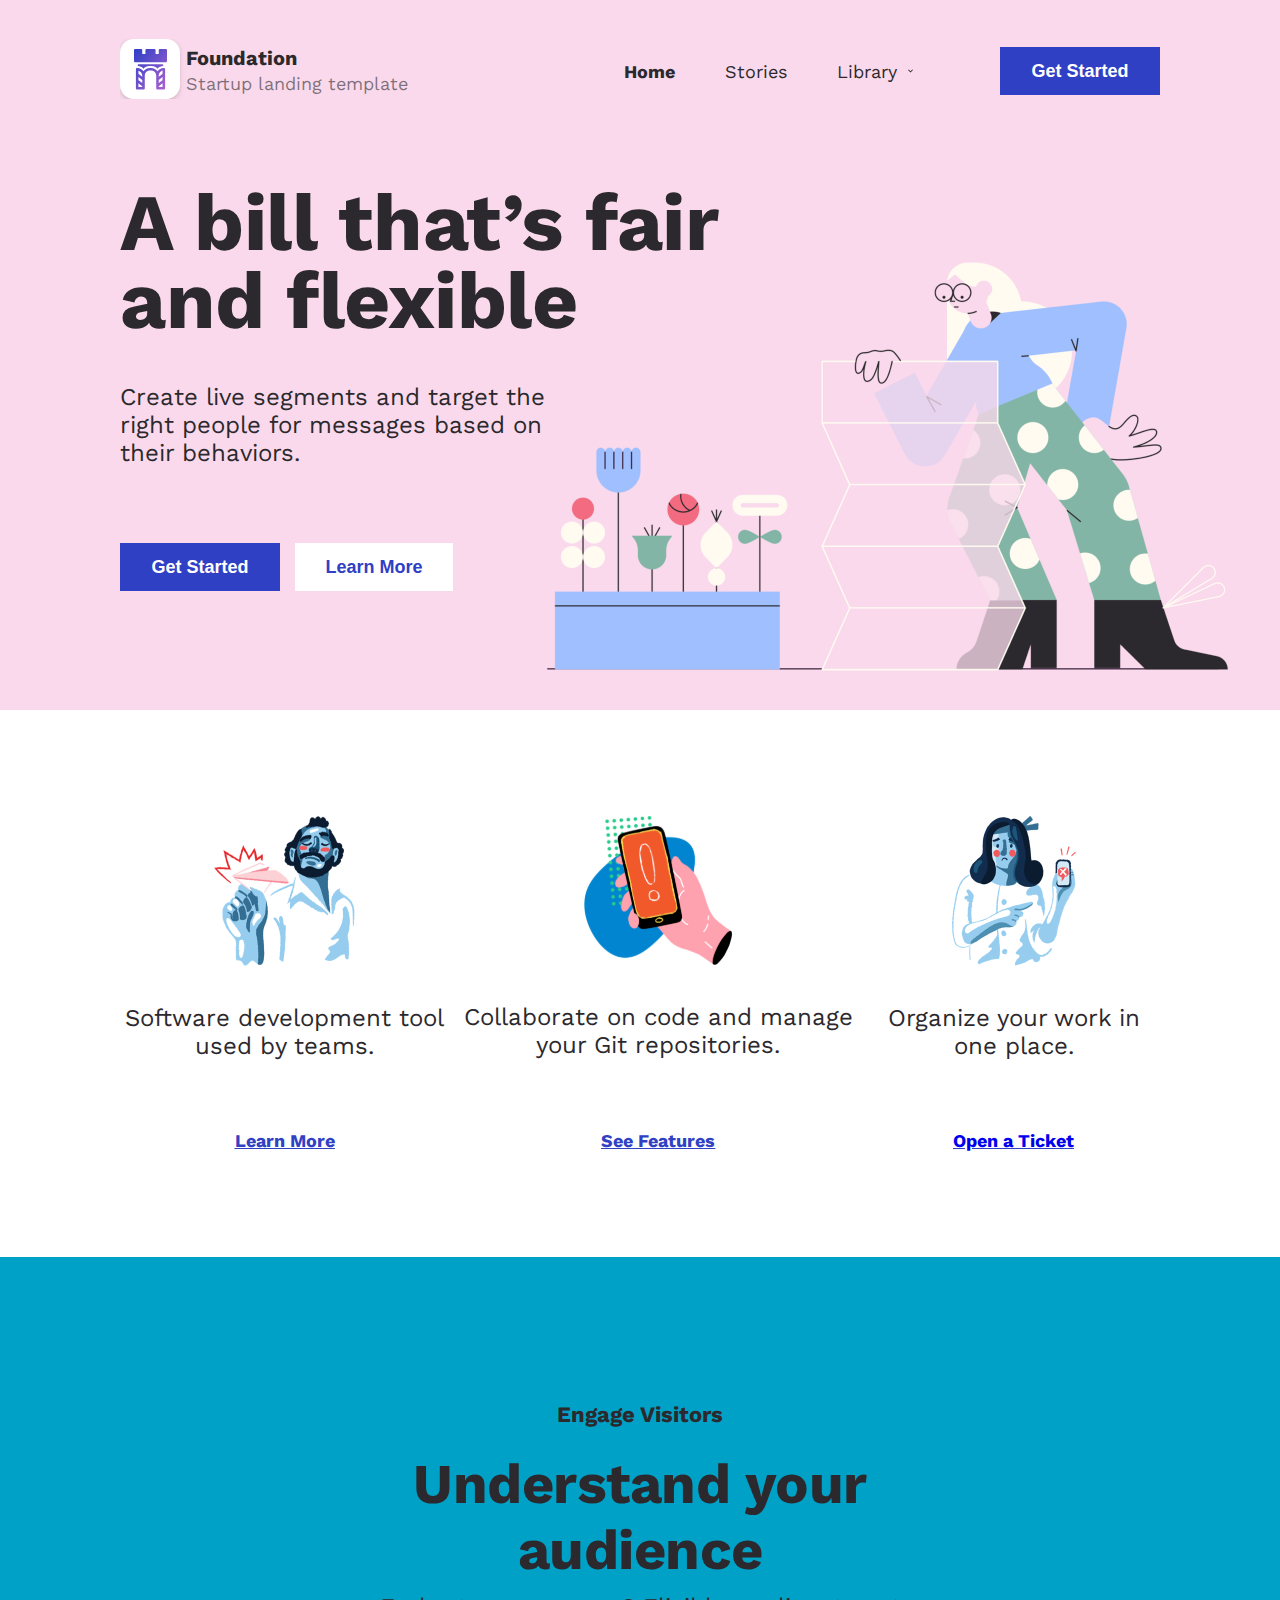
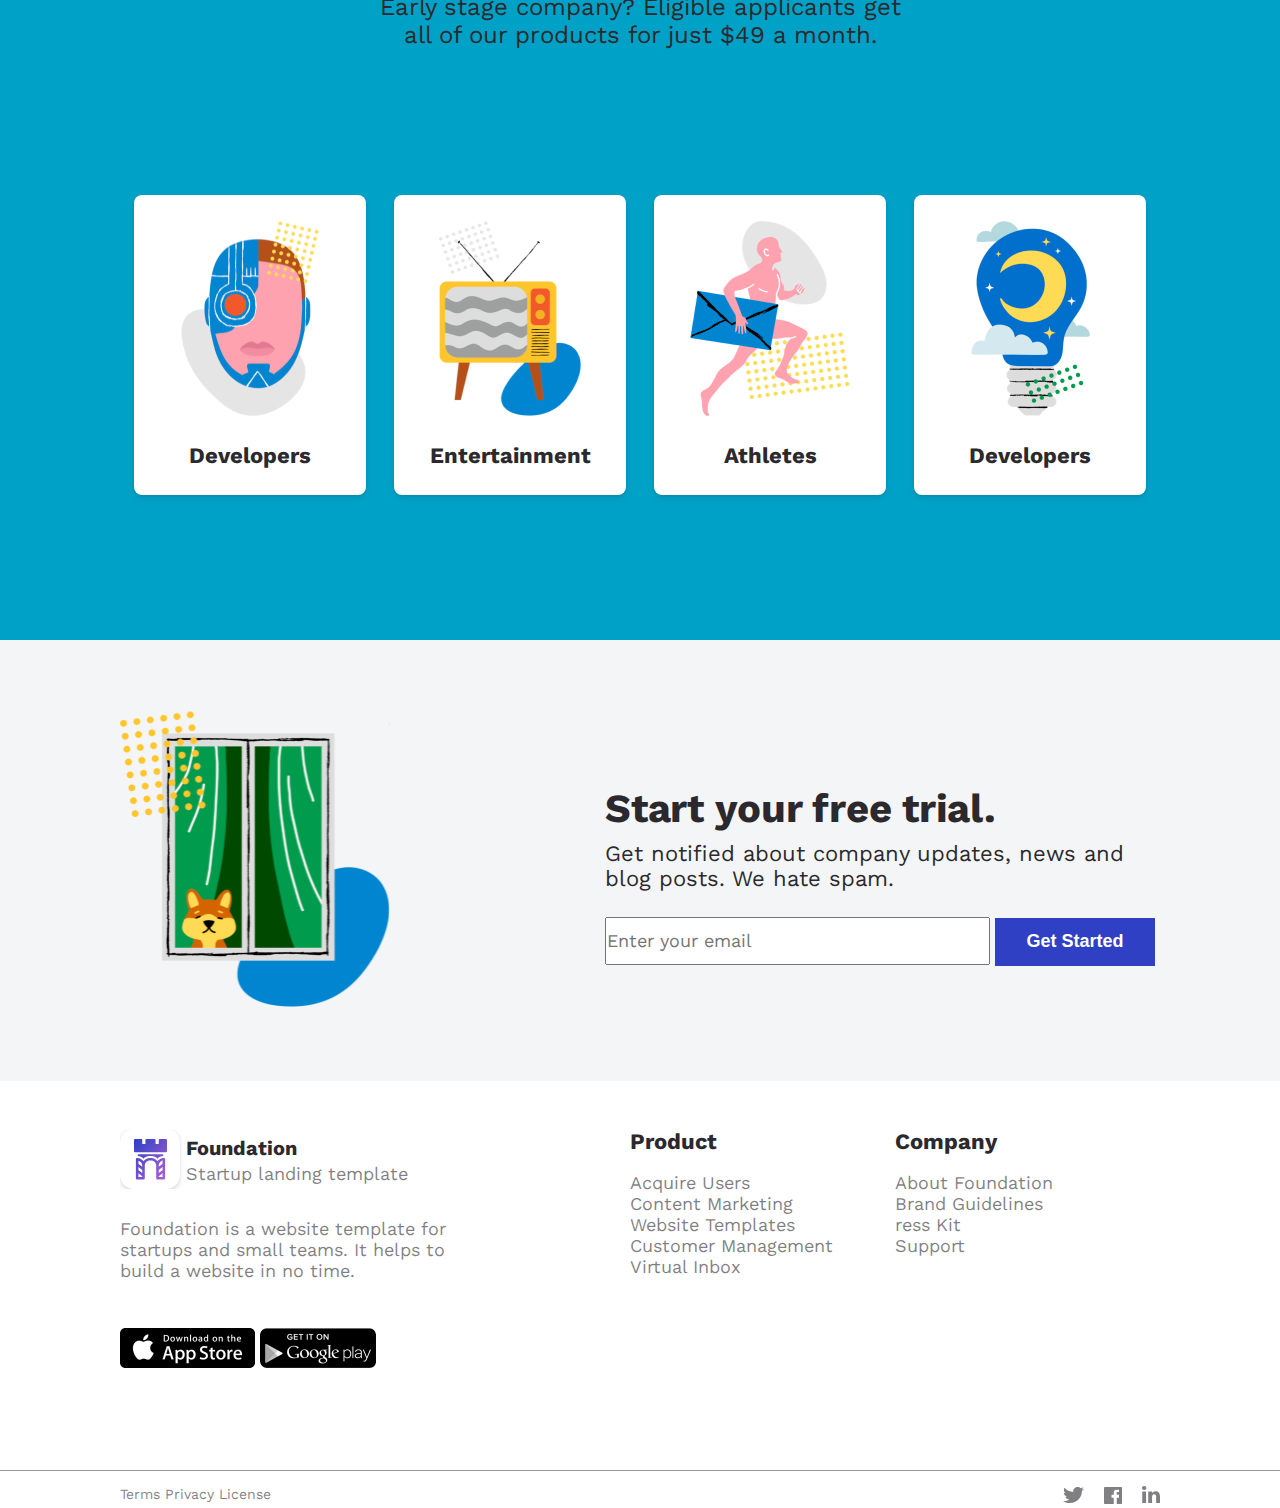
==== index.html @ 70b10f22 "init:init project" ====
<!DOCTYPE html>
<html lang="en">
<head>
    <meta charset="UTF-8">
    <meta name="viewport" content="width=device-width, initial-scale=1.0">
    <link rel="stylesheet" href="Styles/main.css">
    <link rel="preconnect" href="https://fonts.googleapis.com">
    <link rel="preconnect" href="https://fonts.gstatic.com" crossorigin>
    <link href="https://fonts.googleapis.com/css2?family=Work+Sans&display=swap" rel="stylesheet">
    <title>Document</title>
</head>
<body>
    <div>
        <div class="container">
            <div class="pink-section section">
                <div class="header">
                    <div class="header-logo">
                        <a href="#"><img class="logo" src="Images/logo.svg" alt="company-logo"> </a>
                        <div class="header__text">
                            <div class="header__text--bold">Foundation</div>
                            <div>Startup landing template</div>
                       </div>
                    </div>
                    <div class="nav">
                        
                        
                           
                        <div class="nav__bar">
                            <button class="nav__bar--button"><label class="nav__toggle--lable" for="nav__toggle"><span class="nav__hamburger"></span></label> </button>

                            <input  type="checkbox" id="nav__toggle"> 
                            <ul class="nav__barUl">
                                <li class="nav__barLi"><a class="nav__barLink--bold nav__barLink" href="#">Home</a></li>
                                <li class="nav__barLi"><a class="nav__barLink" href="#">Stories</a></li>
                                <li class="nav__barLi"><a class="nav__barLink" href="#">Library</a></li>
                            </ul>
                        </div>
                        
                        <img class="nav__icon" src="Images/icon-arrow.svg" alt="icon">
                        
                            <a href="#" ><button class="button-GetStarted" >Get Started</button></a>  
                    </div>

                </div>
                <div class="description">
                        <h1 class="description__title" >A bill that’s fair and flexible</h1>
                        <p class="description__text">Create live segments and target the right people for messages based on their behaviors.</p> 
                    <div class="description__button">
                        <a href="#" ><button class="button-GetStarted" >Get Started</button></a>
                        <a href="#" ><button class="button-LearnMore" >Learn More</button></a>
                    </div>
                </div>

            </div>
            <div class="white-section section">
                <div class="main-box">
                    <div class="box">
                        <img  class="box__img" src="Images/whiteSection_Man.svg" alt="man">
                        <p class="box__text " >Software development tool used by teams.</p>
                        <div class="box__link"><a class="box__link" href="#">Learn More</a></div>
                    </div>
                    <div class="box">
                        <img class="box__img" src="Images/whiteSection_Telephone.svg" alt="telephone">
                        <p class="box__text " >Collaborate on code and manage your Git repositories.</p>
                        <div class="box__link"><a class="box__link" href="#">See Features</a></div>
                    </div>
                    <div class="box">
                        <img class="box__img" src="Images/whiteSection_wonam.svg" alt="man">
                        <p class="box__text ">Organize your work in one place.</p>
                        <div class="box__link"><a  href="#">Open a Ticket</a></div>
                    </div>
                </div>
            </div>
            <div class="blue-section section">
                <div class="blue-section-description">
                    <p class="blue-description__text"> Engage Visitors</p>
                    <h3 class="blue-description__title">Understand your audience</h3>
                    <p class="blue-description_textEnd">Early stage company? Eligible applicants get all of our products for just $49 a month.</p>

                </div>
                <div class="blue-section-img">
                    <div class="blue-img blue-img__Developers">
                        <img src="Images/Developers.svg" alt="Developers">
                        <p>Developers</p>
                    </div>
                    <div class="blue-img blue-img__Entertainment">
                        <img src="Images/Entertainment.svg" alt="Entertainment">
                        <p>Entertainment</p>
                    </div>
                    <div class="blue-img blue-img__Athletes">
                        <img src="Images/Athletes.svg" alt="Athletes">
                        <p>Athletes</p>
                    </div><div class="blue-img blue-img__Creators">
                        <img src="Images/Creators.svg" alt="Creators">
                        <p>Developers</p>
                    </div>


                </div> 
            </div>
            <div class="grey-section section">
                <div class="grey-section__img">
                    <img src="Images/window_fox.svg" alt="fox">
                </div>
                <div class="grey-section-description">
                    <h4 class="grey-deskription__title">Start your free trial.</h4>
                    <p class="grey-decription__text">Get notified about company updates, news and blog posts. We hate spam.</p>
                    <div class="grey-description__button">
                        <input class="grey-section__email" type="email" placeholder="Enter your email">
                        <a href="#" ><button class="button-GetStarted button-GetStarted__grey " >Get Started</button></a>
                    </div>
                        
                </div>

            </div>
            <div class="footer section">
                <div class="footer-block1">
                    <div class="header-logo">
                        <a href="#"><img class="logo" src="Images/logo.svg" alt="company-logo"> </a>
                        <div class="header__text">
                            <div class="header__text--bold">Foundation</div>
                            <div>Startup landing template</div>
                       </div>
                    </div>
                       
                    <div class="footer-block1__text"><p >Foundation is a website template for startups and small teams. It helps to build a website in no time.</p></div>
                    <div>
                            <img src="Images/AppStore.svg" alt="icon Apple">
                            <img src="Images/Google Play.svg" alt="icon Google">
                     </div>
                        
                </div>
                <div class="footer-block2">
                     <div class="footer-block">
                         <h5 class="footer-block__title">Product</h5>
                        <ul class="footer-block__list">
                             <li><a class="footer-block__list"  href="#">Acquire Users</a></li>
                             <li><a class="footer-block__list" href="#">Content Marketing</a></li>
                             <li><a class="footer-block__list" href="#">Website Templates</a></li>
                             <li><a class="footer-block__list"href="#">Customer Management</a></li>
                             <li><a class="footer-block__list" href="#">Virtual Inbox</a></li>
                        </ul>

                     </div>
                    <div class="footer-block">
                        <h5 class="footer-block__title">Company</h5>
                        <ul class="footer-block__list">
                            <li><a class="footer-block__list" href="#">About Foundation</a></li>
                            <li><a class="footer-block__list" href="#">Brand Guidelines</a></li>
                            <li><a class="footer-block__list" href="#">ress Kit</a></li>
                            <li><a class="footer-block__list" href="#">Support</a></li>
                        </ul>
    
                    </div>
                 </div>   
                 
                
            </div>
            <div class="footer-icon section">
                <div class="footer-icon__text"><p>Terms Privacy License</p></div>
                <div><img src="Images/Social Icons.svg"></div>
             </div>


        </div>

    </div>
    
</body>
</html>
---- Styles/main.css ----
@import "reset.css";
@import "variables.css";
@import "pinkSection.css";
@import "whitesection.css";
@import "blueSection.css";
@import "greySection.css";
@import "footer.css";
@import "hamburger.css";



.container {
    width: 90%;
    max-width: 1280px;
    margin: 0 auto;
    
}

.section { 
    padding-left:  120px;
    padding-right: 120px;
}

@media (max-width:1340px ) {
    .container{
        width: 100%;
    }
}

@media (max-width:1200px ) {
    .section{
        padding-left:  50px;
        padding-right: 50px;
    }
}
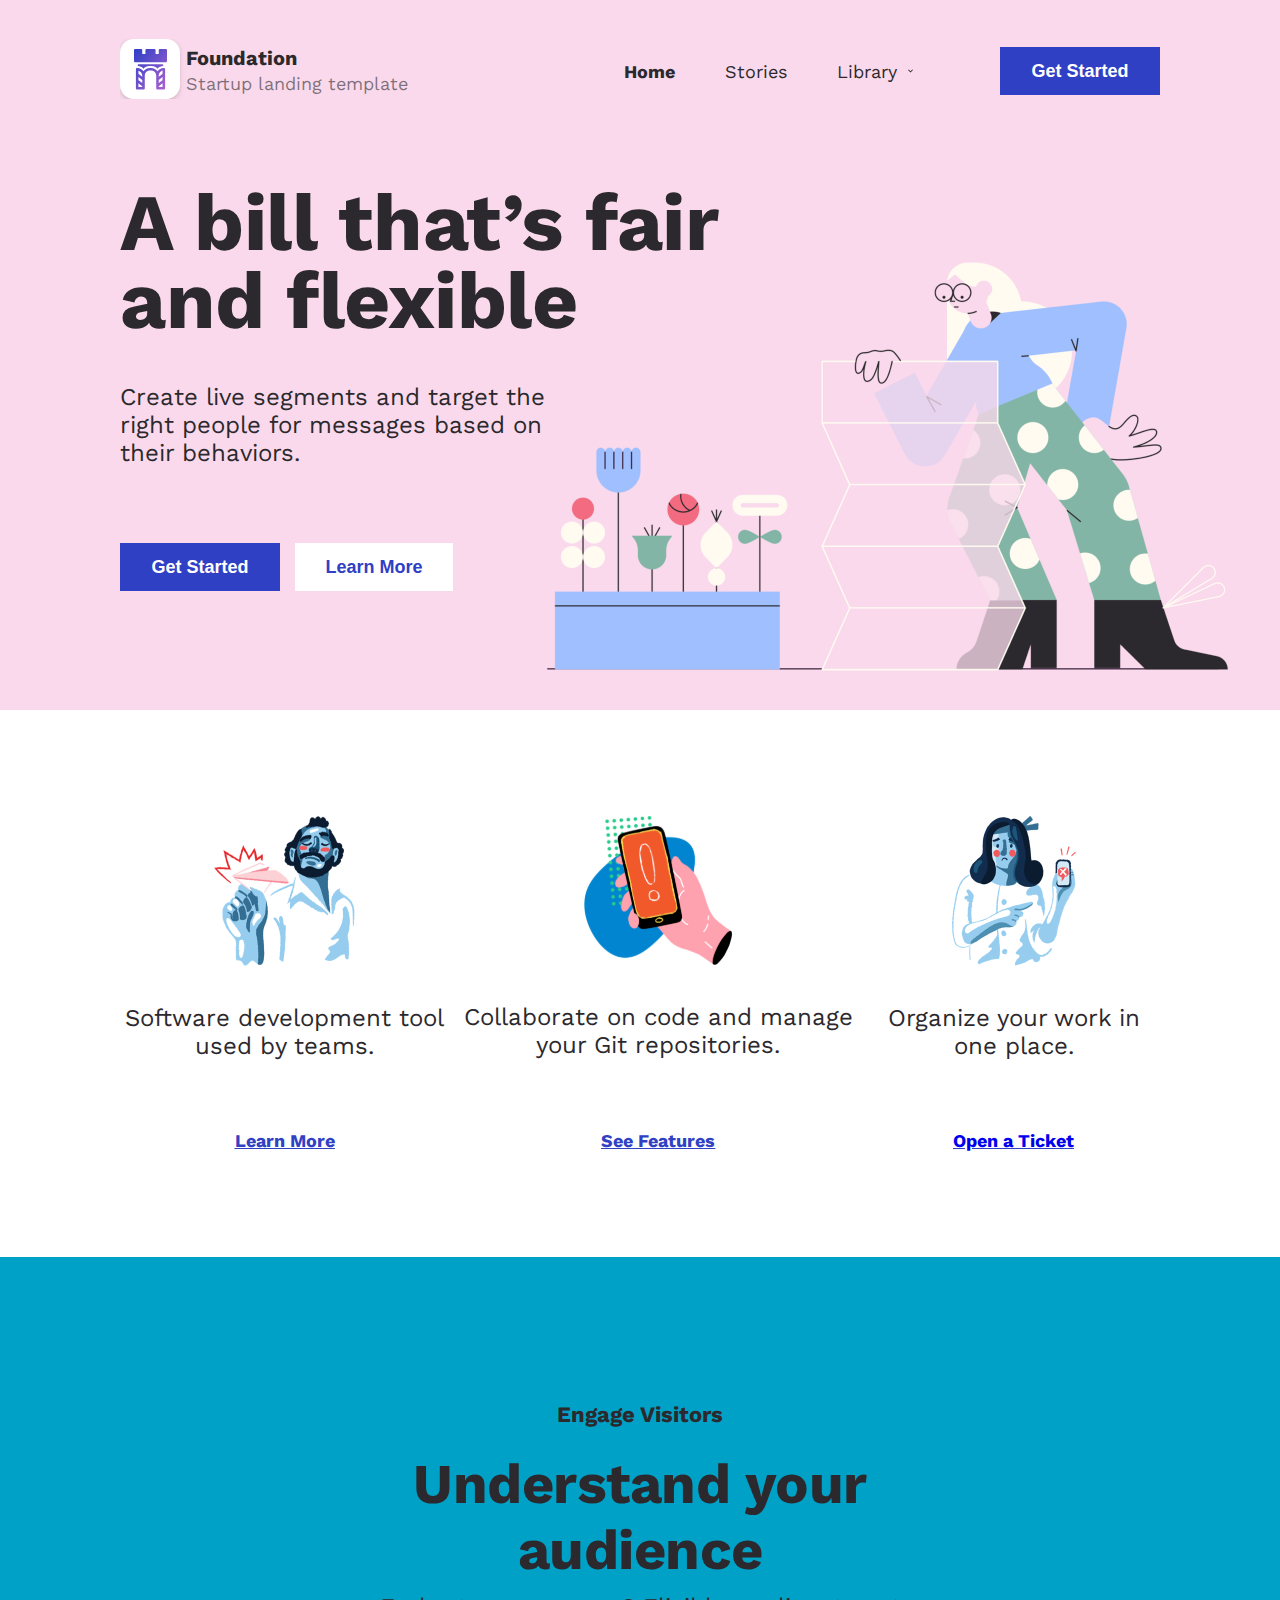
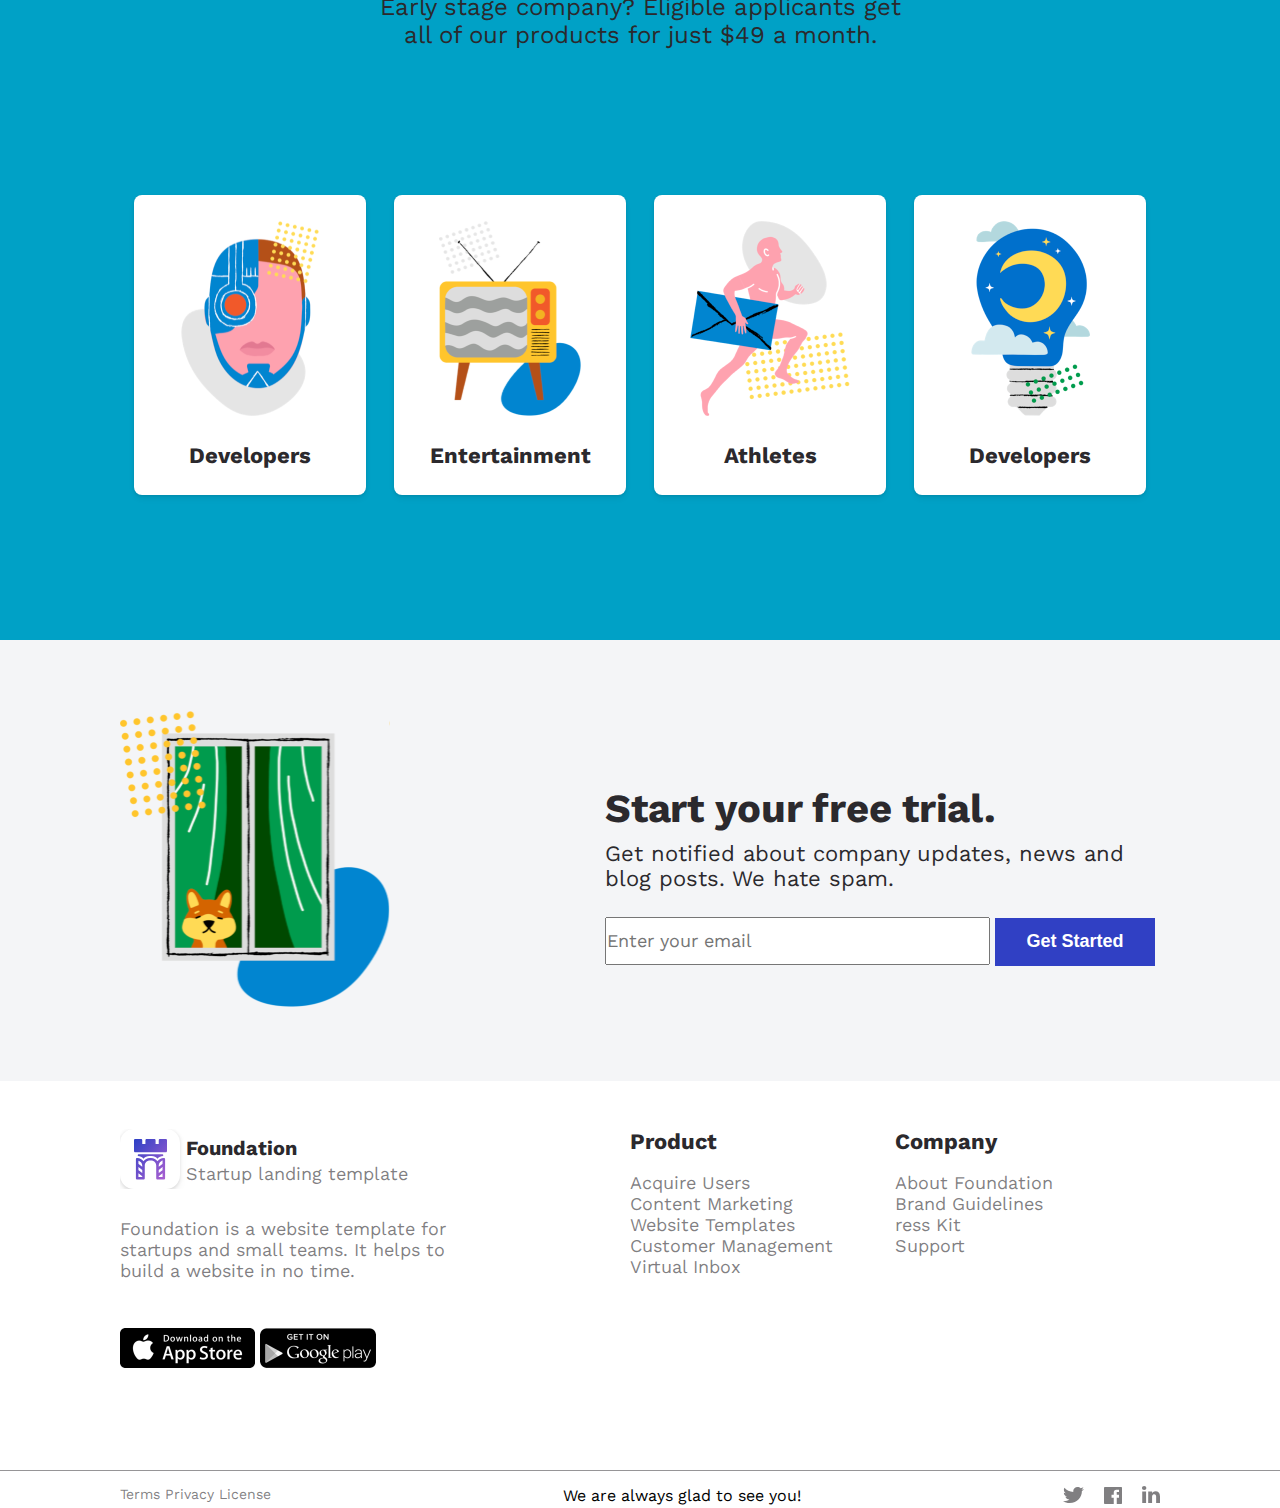
==== commit 87b4df1c: "add:add text in footer-icon" ====
--- a/index.html
+++ b/index.html
@@ -158,6 +158,7 @@
             </div>
             <div class="footer-icon section">
                 <div class="footer-icon__text"><p>Terms Privacy License</p></div>
+                <p>We are always glad to see you!</p>
                 <div><img src="Images/Social Icons.svg"></div>
              </div>
 
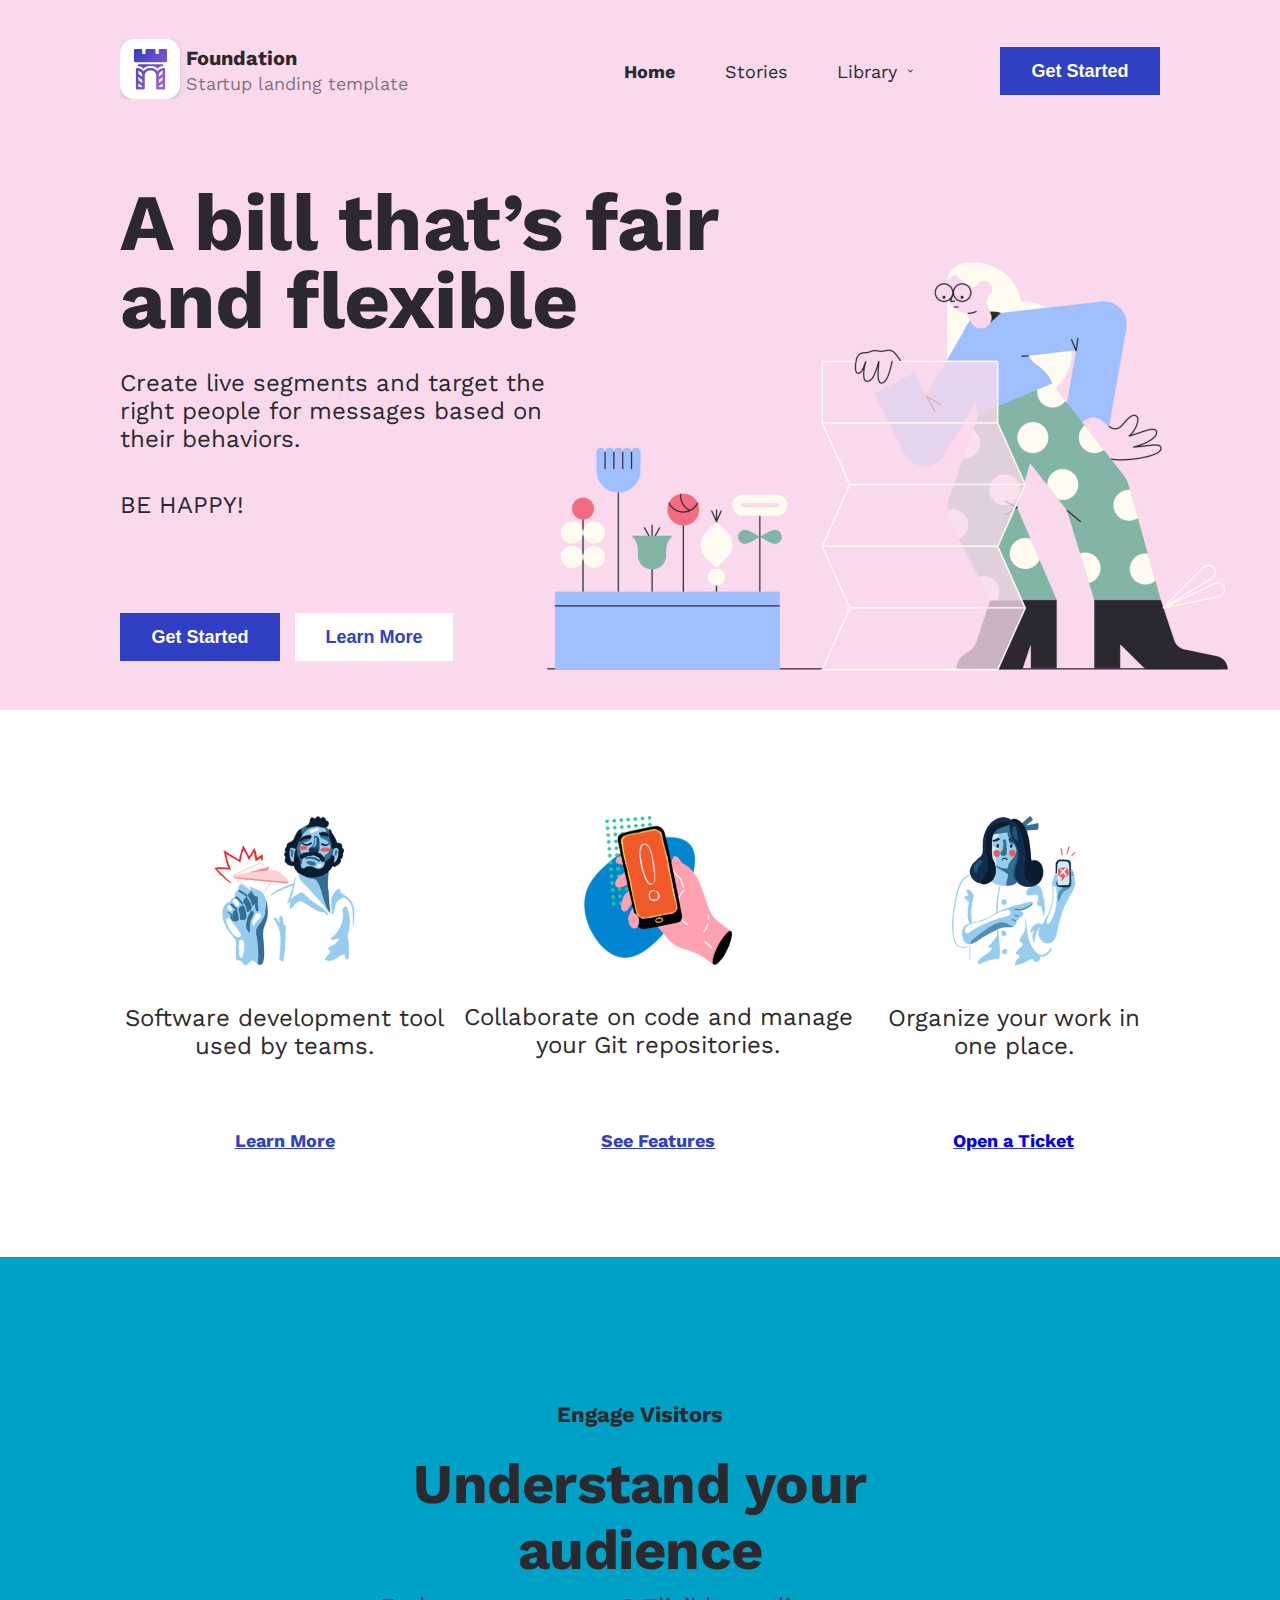
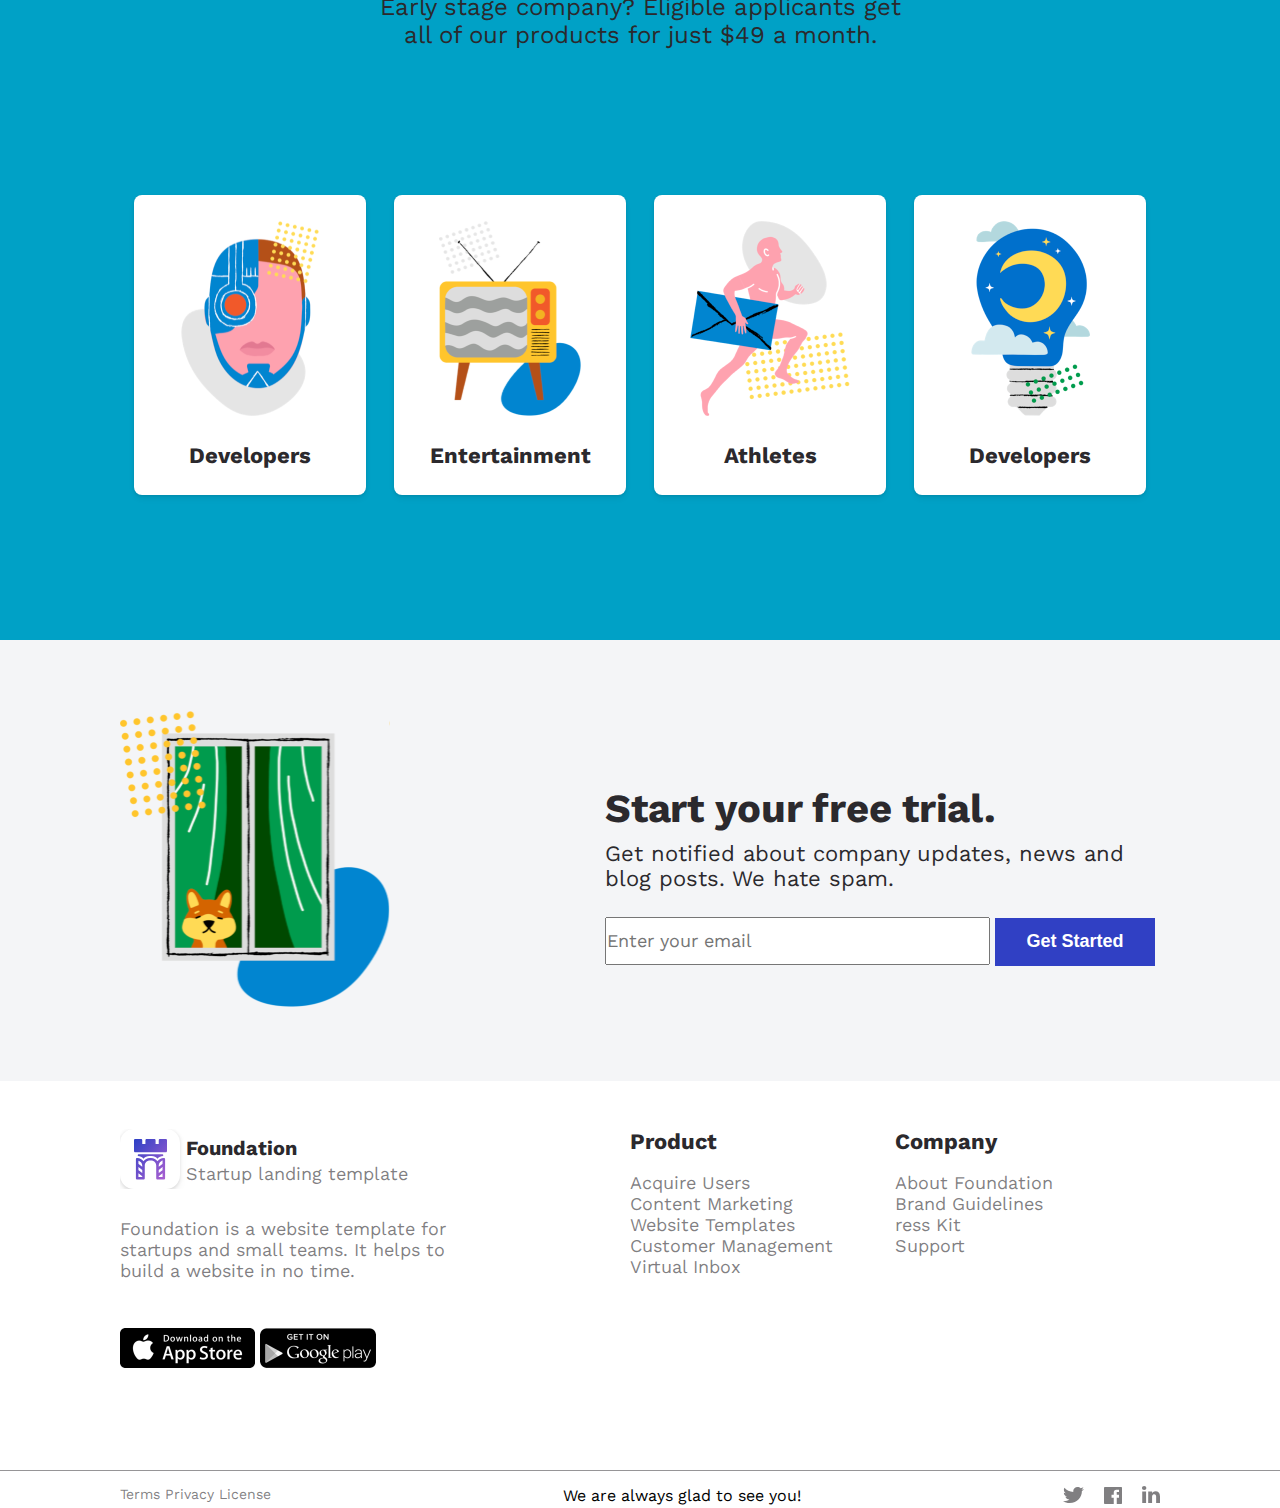
==== commit ca712b92: "add:add text in pink-section and change styles" ====
--- a/index.html
+++ b/index.html
@@ -45,6 +45,7 @@
                 <div class="description">
                         <h1 class="description__title" >A bill that’s fair and flexible</h1>
                         <p class="description__text">Create live segments and target the right people for messages based on their behaviors.</p> 
+                        <p class="description__text"> BE HAPPY!</p>
                     <div class="description__button">
                         <a href="#" ><button class="button-GetStarted" >Get Started</button></a>
                         <a href="#" ><button class="button-LearnMore" >Learn More</button></a>
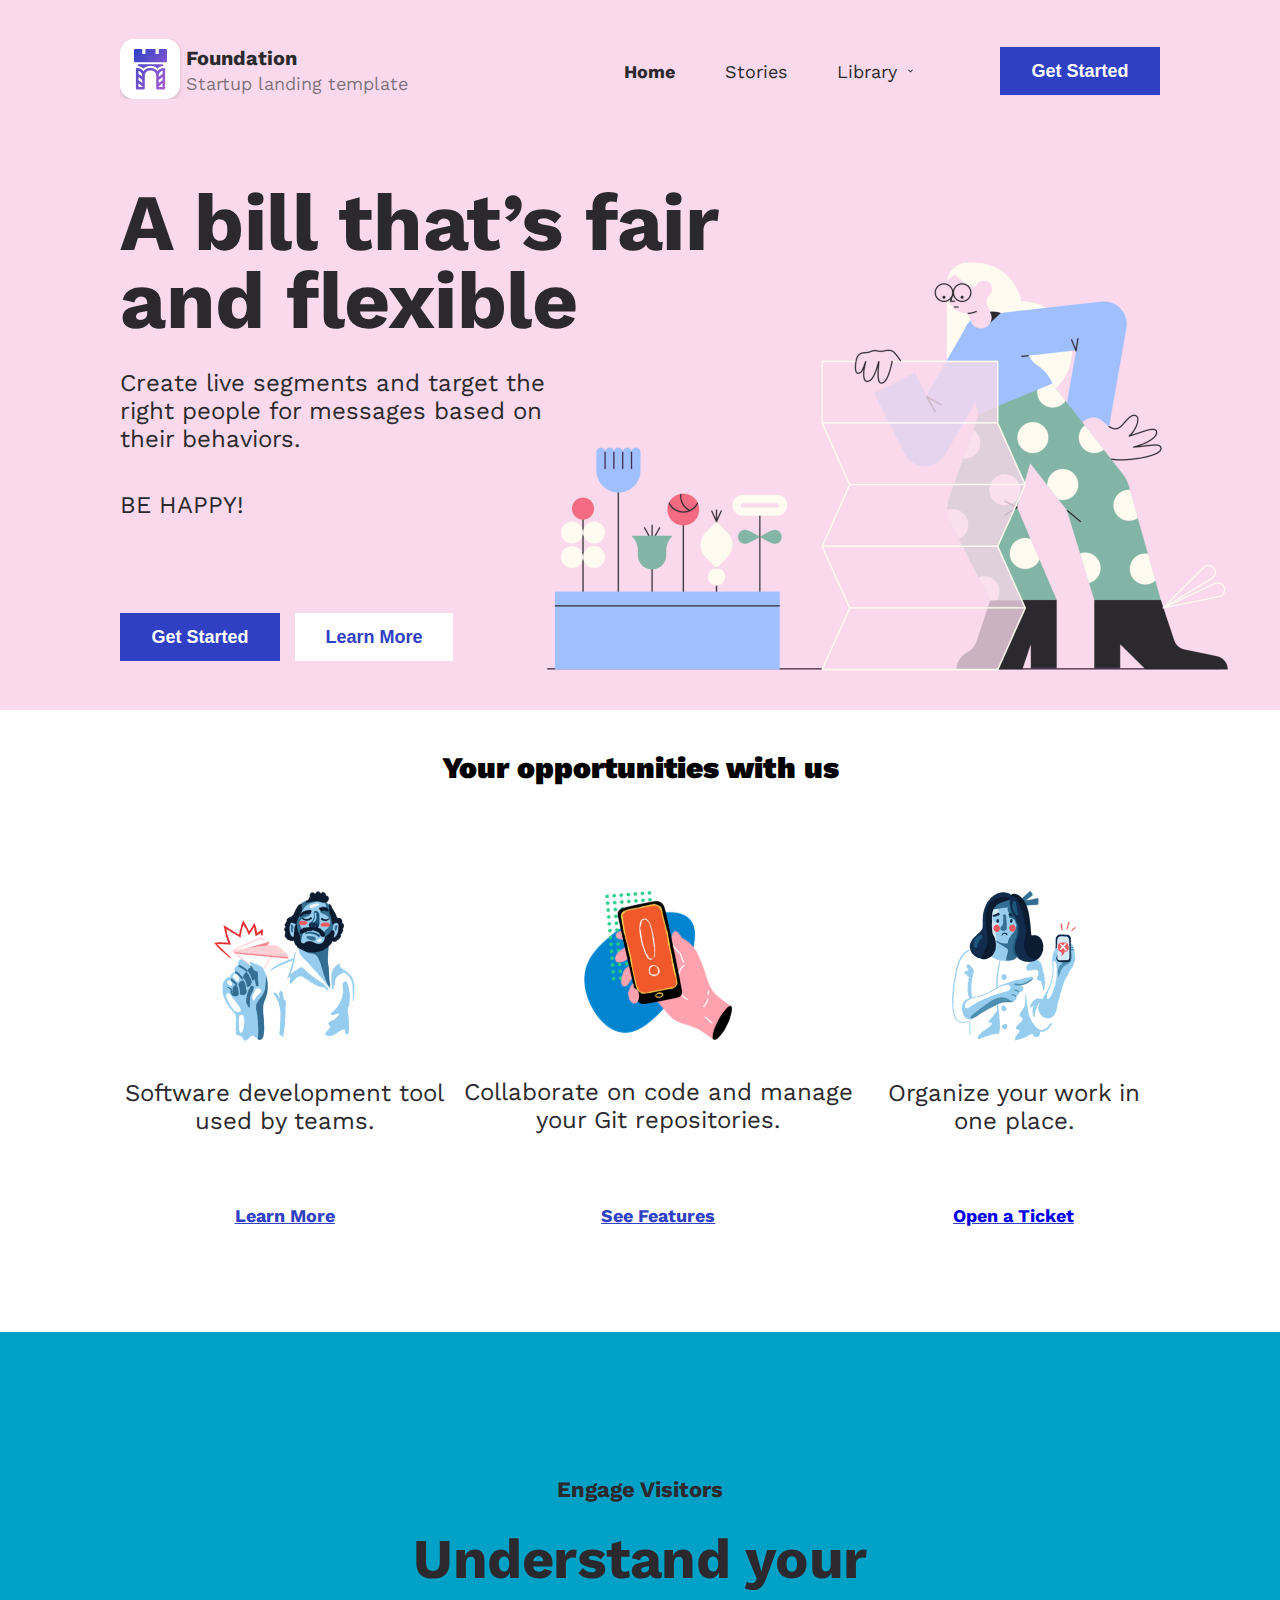
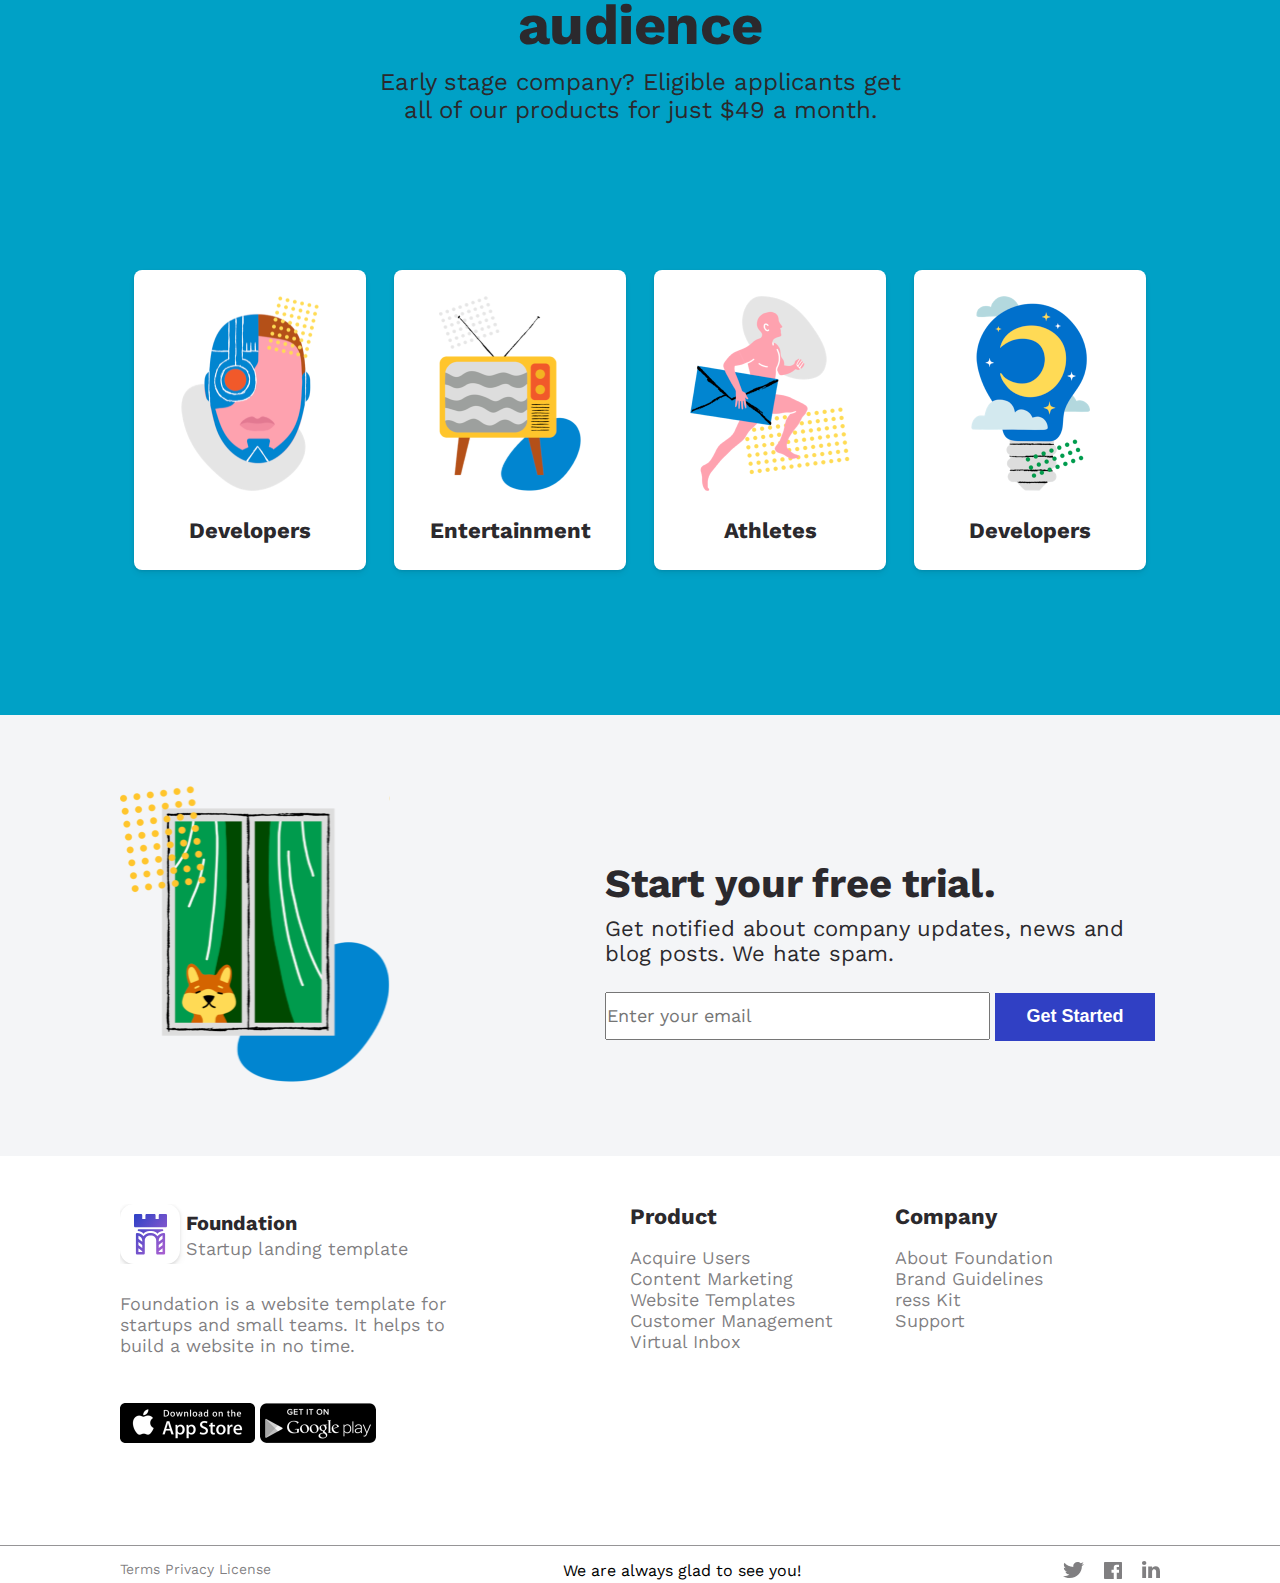
==== commit 86b9d571: "add:add title in white-section" ====
--- a/index.html
+++ b/index.html
@@ -54,6 +54,7 @@
 
             </div>
             <div class="white-section section">
+                <h3 class="white-section__title">Your opportunities with us</h3>
                 <div class="main-box">
                     <div class="box">
                         <img  class="box__img" src="Images/whiteSection_Man.svg" alt="man">
